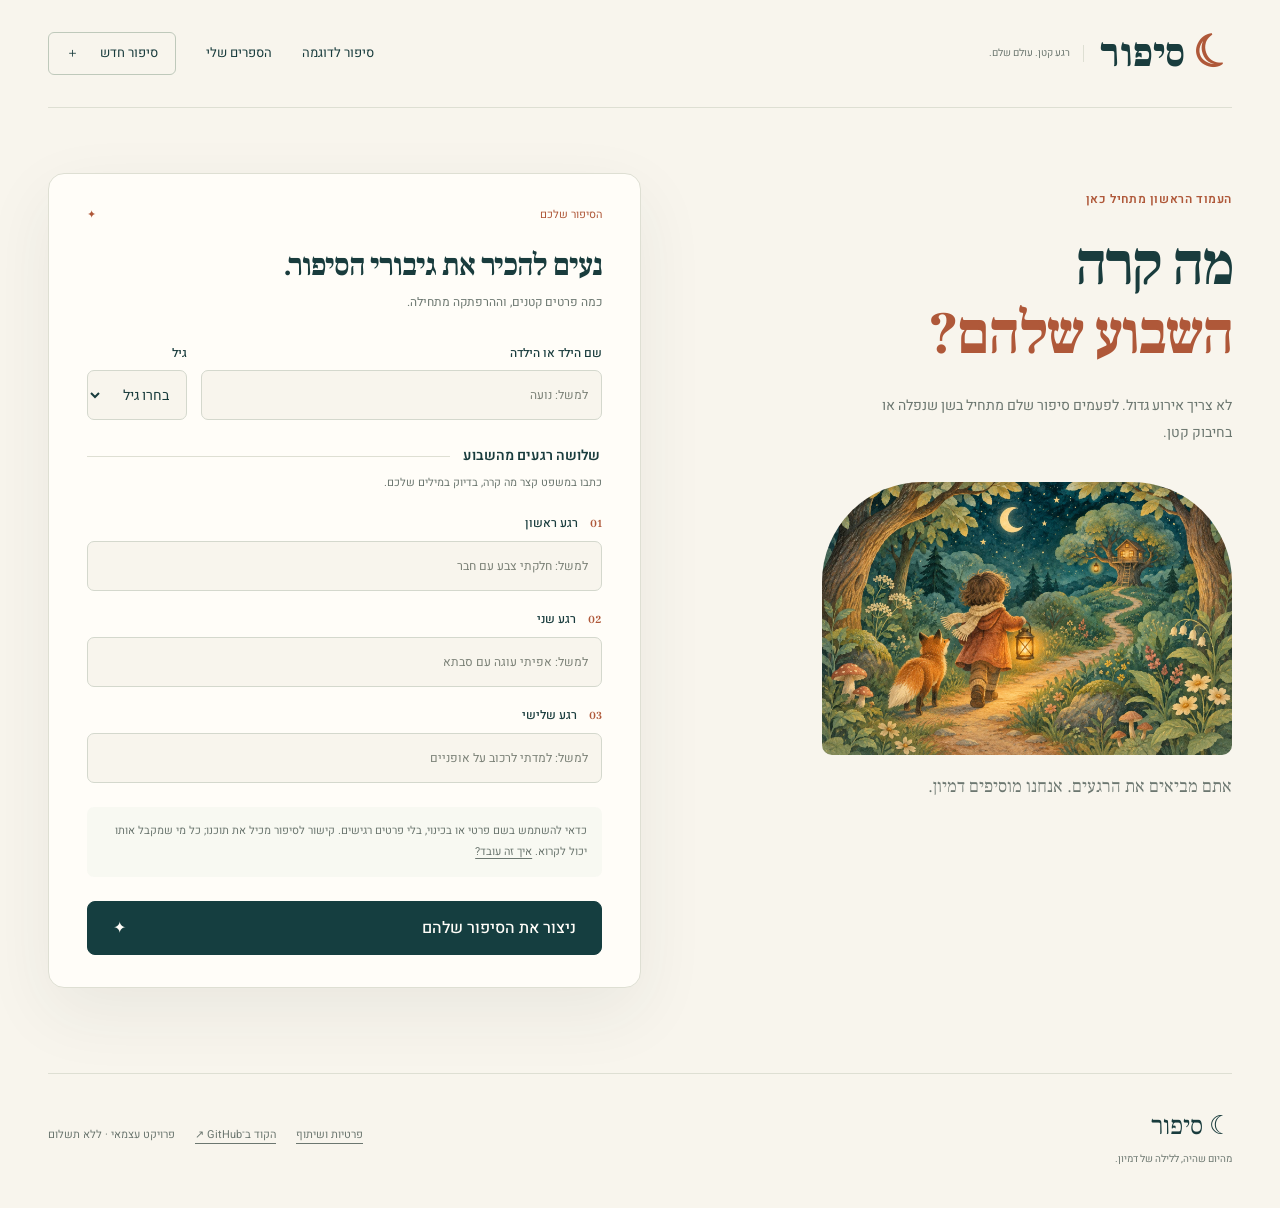
==== create.html @ 22bc4b03 "Add create.html" ====
<!DOCTYPE html>
<html lang="he" dir="rtl" data-static="true">
<head>
  <meta charset="utf-8" />
  <meta name="viewport" content="width=device-width, initial-scale=1" />
  <meta name="theme-color" content="#153e40" />
  <meta name="referrer" content="no-referrer" />
  <title>סיפור חדש — סיפור</title>
  <meta name="description" content="שלושה רגעים מהשבוע הופכים לספר לילה טוב מאויר בעברית. פרויקט עצמאי, בלי הרשמה ובלי מפתח API." />
  <link rel="icon" href="./static/favicon.svg" type="image/svg+xml" />
  <link rel="preconnect" href="https://fonts.googleapis.com" />
  <link rel="preconnect" href="https://fonts.gstatic.com" crossorigin />
  <link href="https://fonts.googleapis.com/css2?family=Frank+Ruhl+Libre:wght@500;700;800&family=Heebo:wght@400;500;600;700;800&display=swap" rel="stylesheet" />
  <link rel="stylesheet" href="./static/css/styles.css" />
</head>
<body>
  <a class="skip-link" href="#main">דלגו לתוכן</a>
  <div class="wrap">
    <header class="site-header">
      <a class="logo" href="./index.html" aria-label="סיפור, חזרה לבית"><span class="logo-moon" aria-hidden="true">☾</span> סיפור<span class="logo-caption">רגע קטן. עולם שלם.</span></a>
      <nav class="site-nav" aria-label="ניווט ראשי">
        <a href="./reader.html">סיפור לדוגמה</a>
        <a href="./library.html">הספרים שלי</a>
        <a class="nav-create" href="./create.html">סיפור חדש <span aria-hidden="true">＋</span></a>
      </nav>
    </header>
    <main id="main">
<section class="create-layout">
  <aside class="form-aside"><p class="kicker">העמוד הראשון מתחיל כאן</p><h1>מה קרה<br /> <em>השבוע שלהם?</em></h1><p>לא צריך אירוע גדול. לפעמים סיפור שלם מתחיל בשן שנפלה או בחיבוק קטן.</p><img src="./static/images/lantern-forest.webp" alt="שביל קטן אל תוך יער של דמיון" width="768" height="512" /><p class="aside-caption">אתם מביאים את הרגעים. אנחנו מוסיפים דמיון.</p></aside>
  <div class="form-panel">
    <div class="form-topline"><span>הסיפור שלכם</span><span aria-hidden="true">✦</span></div>
    <h2>נעים להכיר את גיבורי הסיפור.</h2>
    <p class="muted">כמה פרטים קטנים, וההרפתקה מתחילה.</p>
    
    <form class="story-form" method="post" action="./create.html" data-validate>
      <div class="identity-fields"><label><span>שם הילד או הילדה</span><input name="name" type="text" maxlength="40" required minlength="2" value="" placeholder="למשל: נועה" autocomplete="off" /></label><label><span>גיל</span><select name="age" required><option value="" disabled selected>בחרו גיל</option><option value="3" >3</option><option value="4" >4</option><option value="5" >5</option><option value="6" >6</option><option value="7" >7</option><option value="8" >8</option><option value="9" >9</option></select></label></div>
      <fieldset><legend>שלושה רגעים מהשבוע</legend><p class="field-hint">כתבו במשפט קצר מה קרה, בדיוק במילים שלכם.</p>
        
        <label class="event-label"><span><i aria-hidden="true">01</i> רגע ראשון</span><input name="event1" type="text" maxlength="120" required minlength="2" value="" placeholder="למשל: חלקתי צבע עם חבר" /></label>
        <label class="event-label"><span><i aria-hidden="true">02</i> רגע שני</span><input name="event2" type="text" maxlength="120" required minlength="2" value="" placeholder="למשל: אפיתי עוגה עם סבתא" /></label>
        <label class="event-label"><span><i aria-hidden="true">03</i> רגע שלישי</span><input name="event3" type="text" maxlength="120" required minlength="2" value="" placeholder="למשל: למדתי לרכוב על אופניים" /></label>
      </fieldset>
      <p class="privacy-note">כדאי להשתמש בשם פרטי או בכינוי, בלי פרטים רגישים. קישור לסיפור מכיל את תוכנו; כל מי שמקבל אותו יכול לקרוא. <a href="./privacy.html">איך זה עובד?</a></p>
      <button class="btn submit-btn" type="submit"><span data-submit-label>ניצור את הסיפור שלהם</span><span aria-hidden="true">✦</span></button>
      <p class="form-status" data-form-status role="status" hidden></p>
    </form>
  </div>
</section>
</main>
    <footer class="site-footer">
      <div><a class="footer-logo" href="./index.html">☾ סיפור</a><p>מהיום שהיה, ללילה של דמיון.</p></div>
      <div class="footer-links"><a href="./privacy.html">פרטיות ושיתוף</a><a href="https://github.com/Jossefo/sipur" target="_blank" rel="noopener noreferrer">הקוד ב־GitHub ↗</a><span>פרויקט עצמאי · ללא תשלום</span></div>
    </footer>
  </div>
  <script src="./static/js/app.js" defer></script>
  <script src="./static/js/pages.js" defer></script>
</body>
</html>
---- static/css/styles.css ----
:root {
  --ink:#193c3d;
  --teal:#153e40;
  --muted:#6c7770;
  --paper:#f8f5ed;
  --white:#fffdf8;
  --sage:#dde3d5;
  --rust:#af5839;
  --gold:#d6a54c;
  --line:#dedfd3;
  --serif:'Frank Ruhl Libre',Georgia,serif;
  --sans:'Heebo',Arial,sans-serif;
  --radius:22px;
  --shadow:0 24px 70px #243f3912;
}
* {
  box-sizing:border-box;
}
html {
  scroll-behavior:smooth;
  scroll-padding-top:24px;
}
body {
  margin:0;
  background:var(--paper);
  color:var(--ink);
  font-family:var(--sans);
  line-height:1.7;
  -webkit-font-smoothing:antialiased;
}
button,input,select {
  font:inherit;
}
button,a,input,select {
  -webkit-tap-highlight-color:transparent;
}
a {
  color:inherit;
}
img,svg {
  max-width:100%;
  display:block;
}
img {
  height:auto;
}
button,a {
  touch-action:manipulation;
}
button {
  cursor:pointer;
}
button:disabled {
  cursor:default;
  opacity:.4;
}
[hidden] {
  display:none!important;
}
a:focus-visible,button:focus-visible,input:focus-visible,select:focus-visible {
  outline:3px solid var(--rust);
  outline-offset:5px;
}
.wrap {
  width:min(1240px,calc(100% - 96px));
  margin:auto;
}
h1,h2,h3,p,figure {
  margin:0;
}
h1,h2,h3 {
  font-family:var(--serif);
  font-weight:700;
  line-height:1.12;
}
h1 {
  font-size:clamp(44px,5.5vw,78px);
  letter-spacing:-2px;
}
h2 {
  font-size:clamp(32px,3.1vw,44px);
  letter-spacing:-1px;
}
h3 {
  font-size:28px;
}
em {
  font-style:normal;
  color:var(--rust);
}
.muted,.lead {
  color:var(--muted);
}
.lead {
  font-size:18px;
  line-height:1.95;
}
.kicker {
  font-size:12px;
  letter-spacing:.05em;
  font-weight:600;
  color:var(--rust);
  margin-bottom:22px;
}
.tiny-star {
  margin-left:8px;
}
.btn {
  display:inline-flex;
  align-items:center;
  justify-content:center;
  gap:24px;
  border:1px solid var(--teal);
  border-radius:8px;
  padding:14px 25px;
  background:var(--teal);
  color:var(--white);
  text-decoration:none;
  font-weight:500;
  line-height:1.5;
  min-height:50px;
  transition:background .2s,transform .2s;
}
.btn:hover {
  background:#245456;
  transform:translateY(-2px);
}
.btn.ghost {
  color:var(--teal);
  border-color:var(--line);
  background:transparent;
}
.btn.ghost:hover {
  background:var(--sage);
}
.text-link {
  display:inline-flex;
  gap:15px;
  align-items:center;
  font-size:14px;
  text-underline-offset:7px;
  text-decoration-color:#a4afa0;
}
.skip-link {
  position:fixed;
  top:-100px;
  right:16px;
  background:var(--teal);
  color:white;
  padding:12px;
  z-index:10;
}
.skip-link:focus {
  top:10px;
}
.site-header {
  min-height:108px;
  display:flex;
  justify-content:space-between;
  align-items:center;
  border-bottom:1px solid var(--line);
  gap:22px;
}
.logo {
  font-family:var(--serif);
  font-size:40px;
  line-height:1;
  text-decoration:none;
  display:flex;
  align-items:center;
  gap:8px;
  font-weight:800;
}
.logo-moon {
  color:var(--rust);
  font-size:44px;
  transform:rotate(-20deg);
}
.logo-caption {
  font-family:var(--sans);
  font-size:10px;
  font-weight:400;
  border-right:1px solid var(--line);
  padding-right:13px;
  margin-right:8px;
  color:var(--muted);
  line-height:1.7;
  white-space:nowrap;
}
.site-nav {
  display:flex;
  align-items:center;
  gap:30px;
  font-size:13px;
}
.site-nav a {
  text-decoration:none;
}
.site-nav a:hover {
  color:var(--rust);
}
.nav-create {
  border:1px solid #bfc9bb;
  padding:9px 17px;
  border-radius:6px;
}
.nav-create span {
  margin-right:18px;
}
.hero {
  padding:64px 0 78px;
  display:grid;
  grid-template-columns:1fr 1.06fr;
  align-items:center;
  gap:50px;
}
.hero-copy {
  padding:8px 0 0;
}
.hero h1 {
  margin-bottom:26px;
}
.hero .lead {
  max-width:470px;
  font-size:16px;
  line-height:2.1;
}
.hero-actions {
  display:flex;
  align-items:center;
  gap:23px;
  flex-wrap:wrap;
  margin-top:30px;
}
.hero-notes {
  display:flex;
  gap:15px;
  flex-wrap:wrap;
  font-size:10px;
  color:var(--muted);
  margin-top:24px;
}
.hero-notes span+span:before {
  content:'·';
  margin-left:15px;
  color:var(--rust);
}
.hero-visual {
  position:relative;
  padding-top:14px;
  transform:rotate(-1.4deg);
  margin-left:10px;
}
.hero-art {
  width:100%;
  aspect-ratio:1.35;
  object-fit:cover;
  border-radius:160px 160px 10px 10px;
}
.art-label {
  position:absolute;
  left:22px;
  top:0;
  background:var(--white);
  padding:9px 16px;
  font-size:10px;
  border-radius:4px;
  z-index:1;
  transform:rotate(4deg);
  box-shadow:0 5px 25px #122c2410;
}
.art-label span {
  color:var(--rust);
  margin-left:8px;
}
.hero-visual figcaption {
  display:flex;
  justify-content:space-between;
  align-items:center;
  background:var(--white);
  padding:21px 26px;
  border-radius:0 0 12px 12px;
  box-shadow:var(--shadow);
}
.caption-eyebrow {
  display:block;
  font-size:11px;
  color:var(--muted);
}
.hero-visual strong {
  font-family:var(--serif);
  font-size:27px;
  font-weight:500;
}
.caption-moon {
  font-size:38px;
  color:var(--gold);
}
.floating-note {
  position:absolute;
  bottom:10px;
  left:-20px;
  font-family:var(--serif);
  font-size:19px;
  background:var(--sage);
  padding:12px 20px;
  border-radius:4px;
  transform:rotate(6deg);
  box-shadow:0 5px 20px #243f3910;
}
.story-strip {
  border-block:1px solid var(--line);
  padding:25px 0;
  display:flex;
  justify-content:space-around;
  align-items:center;
  gap:15px;
  color:var(--muted);
  font-size:12px;
}
.story-strip b {
  font-family:var(--serif);
  font-size:25px;
  color:var(--ink);
  font-weight:500;
  margin-left:7px;
}
.strip-star {
  color:var(--gold);
  font-size:16px;
}
.quiet-steps {
  padding:90px 0;
}
.section-heading {
  display:flex;
  justify-content:space-between;
  align-items:flex-end;
  gap:25px;
  margin-bottom:36px;
}
.section-heading .kicker {
  margin-bottom:14px;
}
.section-heading>p {
  font-size:13px;
  color:var(--muted);
  line-height:1.9;
}
.steps {
  display:grid;
  grid-template-columns:repeat(3,1fr);
  gap:42px;
}
.step {
  padding-top:26px;
  border-top:1px solid #bbc5b6;
}
.num {
  font-family:var(--serif);
  font-size:16px;
  color:var(--rust);
  display:block;
  margin-bottom:17px;
  direction:ltr;
  text-align:right;
}
.step h3 {
  margin-bottom:14px;
}
.step p {
  font-size:13px;
  line-height:1.95;
  color:var(--muted);
  max-width:310px;
}
.worlds-section {
  padding:25px 0 60px;
}
.world-grid {
  display:grid;
  grid-template-columns:1fr 1fr;
  gap:30px;
}
.world-card {
  border-radius:12px;
  overflow:hidden;
  background:var(--white);
  text-decoration:none;
  border:1px solid #e5e5da;
  transition:transform .25s,box-shadow .25s;
}
.world-card:hover {
  transform:translateY(-5px);
  box-shadow:var(--shadow);
}
.world-card img {
  width:100%;
  aspect-ratio:1.65;
  object-fit:cover;
}
.world-card>div {
  padding:25px 28px 29px;
  position:relative;
}
.world-card div>span:first-child {
  font-size:10px;
  color:var(--rust);
}
.world-card h3 {
  margin:9px 0 10px;
  font-size:32px;
}
.world-card p {
  font-size:13px;
  color:var(--muted);
}
.world-arrow {
  position:absolute;
  left:25px;
  top:28px;
  color:var(--rust);
  font-size:24px;
}
.closing-note {
  text-align:center;
  padding:80px 15px 100px;
}
.closing-note>span {
  font-size:26px;
  color:var(--gold);
}
.closing-note>p {
  font-family:var(--serif);
  font-size:clamp(32px,4vw,49px);
  line-height:1.35;
  margin:18px 0 30px;
}
.closing-note small {
  display:block;
  font-size:10px;
  color:var(--muted);
  margin-top:16px;
}
.site-footer {
  display:flex;
  justify-content:space-between;
  border-top:1px solid var(--line);
  padding:30px 0 40px;
  align-items:center;
  gap:20px;
}
.footer-logo {
  font-family:var(--serif);
  font-size:26px;
  text-decoration:none;
}
.site-footer p {
  font-size:10px;
  color:var(--muted);
  margin-top:3px;
}
.footer-links {
  display:flex;
  align-items:center;
  gap:20px;
  font-size:11px;
  color:var(--muted);
}
.footer-links a {
  text-underline-offset:5px;
}
.create-layout {
  display:grid;
  grid-template-columns:1fr 1.15fr;
  gap:75px;
  padding:65px 0 85px;
  align-items:start;
}
.form-aside {
  padding-top:16px;
}
.form-aside h1 {
  font-size:60px;
  line-height:1.15;
  margin-bottom:24px;
}
.form-aside>p:not(.kicker) {
  color:var(--muted);
  font-size:14px;
  line-height:1.9;
  max-width:360px;
}
.form-aside img {
  margin-top:35px;
  border-radius:100px 100px 10px 10px;
  aspect-ratio:1.5;
  object-fit:cover;
  width:100%;
  max-width:410px;
}
.form-aside .aside-caption {
  font-family:var(--serif);
  font-size:18px!important;
  margin-top:15px;
}
.form-panel {
  background:var(--white);
  border:1px solid var(--line);
  border-radius:16px;
  padding:32px 38px;
  box-shadow:var(--shadow);
}
.form-topline {
  display:flex;
  justify-content:space-between;
  font-size:11px;
  color:var(--rust);
  margin-bottom:23px;
}
.form-panel h2 {
  font-size:31px;
  margin-bottom:10px;
}
.form-panel>.muted {
  font-size:12px;
  margin-bottom:30px;
}
.story-form {
  display:grid;
  gap:24px;
}
.story-form label {
  display:grid;
  gap:7px;
}
.story-form label>span {
  font-size:12px;
  font-weight:500;
}
.identity-fields {
  display:grid;
  grid-template-columns:1fr 100px;
  gap:14px;
}
.story-form input,.story-form select {
  width:100%;
  min-width:0;
  min-height:50px;
  padding:12px 13px;
  border:1px solid #d4d8cd;
  border-radius:7px;
  color:var(--ink);
  background:var(--paper);
  font-size:14px;
}
.story-form input::placeholder {
  color:#7c8278;
  font-size:12px;
}
.story-form fieldset {
  border:0;
  border-top:1px solid var(--line);
  padding:20px 0 0;
  margin:0;
  min-width:0;
  display:grid;
  gap:17px;
}
.story-form legend {
  font-size:14px;
  font-weight:600;
  padding-left:13px;
}
.field-hint {
  font-size:11px;
  color:var(--muted);
  margin-top:-14px;
  margin-bottom:2px;
}
.event-label i {
  font-family:var(--serif);
  font-style:normal;
  color:var(--rust);
  font-size:13px;
  margin-left:9px;
}
.privacy-note {
  font-size:11px;
  line-height:1.9;
  color:var(--muted);
  padding:14px 15px;
  background:#e9ede34d;
  border-radius:7px;
}
.privacy-note a {
  text-underline-offset:3px;
}
.submit-btn {
  width:100%;
  justify-content:space-between;
}
.form-status {
  font-size:12px;
  color:var(--muted);
}
.errors {
  font-size:13px;
  background:#fae9de;
  color:#8c391f;
  border-radius:7px;
  padding:15px 30px;
  margin:15px 0;
}
.reader {
  max-width:930px;
  margin:36px auto 70px;
}
.reader-head {
  text-align:center;
  padding:20px 0 25px;
}
.reader-head h1 {
  font-size:clamp(32px,4vw,52px);
  letter-spacing:-1px;
}
.story-meta {
  font-size:12px;
  color:var(--muted);
  margin-top:12px;
}
.reader-tools {
  display:flex;
  gap:9px;
  justify-content:center;
  margin-top:20px;
  flex-wrap:wrap;
}
.tool-btn {
  border:1px solid var(--line);
  border-radius:6px;
  padding:7px 13px;
  font-size:11px;
  background:transparent;
  color:var(--ink);
}
.tool-btn:hover {
  background:var(--sage);
}
.progress {
  height:3px;
  background:var(--line);
  margin:0 0 20px;
  border-radius:4px;
  overflow:hidden;
}
.progress span {
  display:block;
  height:100%;
  background:var(--rust);
  transition:width .3s;
}
.book-page {
  display:grid;
  grid-template-columns:1.05fr 1fr;
  background:var(--white);
  border:1px solid var(--line);
  border-radius:13px;
  overflow:hidden;
  box-shadow:var(--shadow);
  position:relative;
  min-height:350px;
  align-items:center;
}
.page-art {
  position:relative;
  min-width:0;
  align-self:stretch;
  background:#e9e3d4;
  overflow:hidden;
}
.art-svg {
  height:100%;
  min-height:350px;
}
.art-svg>svg {
  height:100%;
  width:100%;
  object-fit:cover;
}
.art-img {
  position:absolute;
  inset:0;
  width:100%;
  height:100%;
  object-fit:cover;
  opacity:0;
  transition:opacity .5s;
}
.art-img.is-on {
  opacity:1;
}
.page-text {
  font-family:var(--serif);
  font-size:clamp(23px,2.5vw,31px);
  line-height:1.85;
  padding:38px 38px 58px;
  text-align:right;
}
.page-moral {
  grid-column:1/-1;
  padding:18px 30px;
  text-align:center;
  background:var(--sage);
  font-size:15px;
  color:var(--ink);
}
.page-num {
  position:absolute;
  bottom:15px;
  left:20px;
  font-size:10px;
  color:var(--muted);
}
.reader-nav {
  display:flex;
  align-items:center;
  justify-content:space-between;
  gap:20px;
  margin-top:22px;
}
.dots {
  display:flex;
  gap:8px;
  flex-wrap:wrap;
  justify-content:center;
}
.dot {
  padding:0;
  width:24px;
  height:28px;
  border:0;
  background:transparent;
  position:relative;
}
.dot:before {
  content:'';
  display:block;
  width:7px;
  height:7px;
  background:#bbc7b4;
  border-radius:100%;
  margin:auto;
}
.dot.is-on:before {
  background:var(--rust);
  width:10px;
  height:10px;
}
.page-announcement {
  position:absolute;
  width:1px;
  height:1px;
  overflow:hidden;
  clip-path:inset(50%);
}
.feedback {
  margin-top:38px;
  border-top:1px solid var(--line);
  padding-top:23px;
  text-align:center;
}
.feedback-label {
  font-family:var(--serif);
  font-size:25px;
}
.feedback-row {
  display:flex;
  gap:22px;
  justify-content:center;
  margin:16px 0;
  font-size:13px;
}
.feedback-row input {
  accent-color:var(--teal);
}
.feedback .btn {
  font-size:12px;
  padding:9px 17px;
  min-height:40px;
}
.reader-actions {
  display:flex;
  gap:14px;
  justify-content:center;
  margin:30px 0 15px;
}
.reader-actions .btn {
  font-size:13px;
}
.share-status {
  text-align:center;
  font-size:12px;
  padding:15px;
  overflow-wrap:anywhere;
  max-width:100%;
}
.reader-privacy {
  max-width:680px;
  margin:20px auto 0;
  text-align:center;
}
.demo-banner {
  padding:13px 18px;
  border:1px solid #d5dccb;
  background:#e9ede3;
  border-radius:7px;
  font-size:11px;
  display:flex;
  justify-content:space-between;
  gap:12px;
}
.demo-banner a {
  text-underline-offset:3px;
}
.library-panel {
  padding:60px 0 80px;
  min-height:65vh;
}
.library-panel h1 {
  font-size:56px;
  margin-bottom:15px;
}
.library-panel .lead {
  font-size:16px;
}
.library-info {
  font-size:11px;
  color:var(--muted);
  margin-bottom:28px;
}
.library-grid {
  display:grid;
  grid-template-columns:repeat(3,1fr);
  gap:26px;
}
.book-card-wrap {
  position:relative;
}
.book-card {
  background:var(--white);
  border:1px solid var(--line);
  display:block;
  border-radius:12px;
  overflow:hidden;
  text-decoration:none;
  transition:transform .2s;
}
.book-card:hover {
  transform:translateY(-4px);
}
.book-card img,.cover-ph {
  width:100%;
  aspect-ratio:1.4;
  object-fit:cover;
  background:var(--sage);
}
.book-card-body {
  padding:21px;
}
.book-card h3 {
  font-size:26px;
  margin-bottom:10px;
}
.book-card p {
  font-size:11px;
  color:var(--muted);
  margin-top:5px;
}
.remove-book {
  position:absolute;
  top:10px;
  left:10px;
  background:var(--white);
  border:1px solid var(--line);
  border-radius:6px;
  padding:7px 10px;
  font-size:10px;
  color:var(--ink);
}
.library-empty {
  text-align:center;
  padding:20px 0 30px;
}
.library-empty img {
  width:280px;
  height:185px;
  object-fit:cover;
  margin:0 auto 26px;
  border-radius:100px 100px 8px 8px;
}
.library-empty h2 {
  font-size:34px;
  margin-bottom:12px;
}
.library-empty p {
  font-size:13px;
  color:var(--muted);
  margin-bottom:25px;
}
.prose-panel {
  max-width:740px;
  margin:65px auto 80px;
}
.prose-panel h1 {
  font-size:52px;
  margin-bottom:38px;
}
.prose-panel h2 {
  font-size:30px;
  margin:30px 0 14px;
}
.prose-panel>p:not(.kicker) {
  font-size:15px;
  color:var(--muted);
  line-height:2;
}
.prose-panel .btn {
  margin-top:35px;
}
.night-mode {
  --paper:#152b2e;
  --white:#1c3538;
  --ink:#f4eedf;
  --muted:#c5c7ba;
  --line:#3e5451;
  --sage:#344f48;
  --rust:#e0ab7d;
  --teal:#c0d5bb;
}
.night-mode .btn {
  color:#152b2e;
}
.night-mode .btn.ghost {
  color:var(--ink);
}
.night-mode .btn:hover {
  background:#d2dfc7;
}
.night-mode .page-moral {
  background:#344f48;
}
.night-mode .demo-banner {
  background:#294743;
  border-color:#46615c;
}
@media(min-width:1500px) {
  .hero {
    gap:80px;
  }
  .hero h1 {
    font-size:84px;
  }
}
@media(max-width:1050px) {
  .wrap {
    width:calc(100% - 56px);
  }
  .hero {
    gap:30px;
  }
  .hero h1 {
    font-size:62px;
  }
  .hero .lead {
    font-size:14px;
  }
  .hero-actions {
    gap:18px;
  }
  .hero-actions .btn {
    padding-inline:18px;
  }
  .hero-actions .text-link {
    font-size:12px;
  }
  .logo-caption {
    display:none;
  }
  .steps {
    gap:25px;
  }
  .create-layout {
    gap:35px;
  }
  .form-panel {
    padding:28px;
  }
  .form-aside h1 {
    font-size:51px;
  }
}
@media(max-width:760px) {
  .wrap {
    width:calc(100% - 38px);
  }
  .site-header {
    min-height:83px;
    gap:12px;
  }
  .logo {
    font-size:33px;
  }
  .logo-moon {
    font-size:36px;
  }
  .site-nav {
    gap:15px;
    font-size:11px;
  }
  .nav-create {
    padding:7px 10px;
  }
  .nav-create span {
    display:none;
  }
  .hero {
    grid-template-columns:1fr;
    gap:40px;
    padding:40px 0 47px;
  }
  .hero h1 {
    font-size:66px;
    letter-spacing:-2px;
  }
  .hero .lead {
    font-size:15px;
    max-width:490px;
  }
  .hero-copy {
    padding:0;
  }
  .hero .kicker {
    font-size:11px;
    margin-bottom:19px;
  }
  .hero-actions {
    gap:23px;
  }
  .hero-actions .btn {
    font-size:14px;
  }
  .hero-actions .text-link {
    font-size:12px;
  }
  .hero-notes {
    font-size:9px;
    gap:10px;
    margin-top:21px;
  }
  .hero-notes span+span:before {
    margin-left:10px;
  }
  .hero-visual {
    width:min(100% - 14px,510px);
    margin:0 auto;
  }
  .hero-art {
    aspect-ratio:1.45;
    border-radius:120px 120px 8px 8px;
  }
  .hero-visual figcaption {
    padding:18px 22px;
  }
  .hero-visual strong {
    font-size:24px;
  }
  .floating-note {
    left:-12px;
    font-size:16px;
    padding:10px 14px;
  }
  .story-strip {
    display:grid;
    grid-template-columns:1fr 1fr;
    text-align:center;
    gap:18px 12px;
    padding:22px 0;
    font-size:11px;
  }
  .strip-star {
    display:none;
  }
  .story-strip b {
    font-size:24px;
  }
  .quiet-steps {
    padding:55px 0;
  }
  .section-heading {
    align-items:flex-start;
    gap:17px;
    flex-direction:column;
    margin-bottom:29px;
  }
  .section-heading>p {
    font-size:12px;
  }
  .section-heading h2 {
    font-size:36px;
  }
  .steps {
    grid-template-columns:1fr;
    gap:25px;
  }
  .step {
    display:grid;
    grid-template-columns:32px 1fr;
    gap:8px 15px;
    padding-top:20px;
  }
  .step .num {
    grid-row:1/3;
    margin:3px 0;
  }
  .step h3 {
    font-size:28px;
    margin:0;
  }
  .step p {
    grid-column:2;
    max-width:none;
    font-size:13px;
  }
  .world-grid {
    grid-template-columns:1fr;
    gap:24px;
  }
  .world-card>div {
    padding:22px;
  }
  .world-card h3 {
    font-size:30px;
  }
  .world-card img {
    aspect-ratio:1.65;
  }
  .worlds-section {
    padding:15px 0 25px;
  }
  .closing-note {
    padding:55px 0 65px;
  }
  .closing-note>p {
    font-size:38px;
  }
  .site-footer {
    align-items:flex-start;
    flex-direction:column;
    gap:22px;
    padding-bottom:30px;
  }
  .footer-links {
    font-size:10px;
    gap:17px;
    flex-wrap:wrap;
  }
  .create-layout {
    grid-template-columns:1fr;
    padding:35px 0 45px;
    gap:26px;
  }
  .form-aside h1 {
    font-size:47px;
    margin-bottom:16px;
  }
  .form-aside h1 br {
    display:none;
  }
  .form-aside .kicker {
    margin-bottom:16px;
  }
  .form-aside>p:not(.kicker) {
    font-size:13px;
    max-width:100%;
  }
  .form-aside img,.form-aside .aside-caption {
    display:none;
  }
  .form-panel {
    padding:25px 21px;
  }
  .form-panel h2 {
    font-size:29px;
  }
  .identity-fields {
    grid-template-columns:1fr 90px;
  }
  .story-form input,.story-form select {
    font-size:16px;
  }
  .form-topline {
    margin-bottom:17px;
  }
  .reader {
    margin:22px 0 45px;
  }
  .reader-head {
    padding-top:12px;
  }
  .reader-head h1 {
    font-size:35px;
  }
  .book-page {
    grid-template-columns:1fr;
    min-height:0;
  }
  .page-art {
    min-height:0;
    aspect-ratio:1.6;
  }
  .art-svg {
    min-height:0;
    height:100%;
  }
  .page-text {
    font-size:26px;
    line-height:1.8;
    padding:24px 25px 46px;
    min-height:190px;
  }
  .page-num {
    bottom:12px;
    left:16px;
  }
  .page-moral {
    padding:13px 20px;
    font-size:13px;
    margin-bottom:30px;
  }
  .reader-nav {
    gap:8px;
  }
  .reader-nav .btn {
    padding:10px 15px;
    font-size:12px;
    min-height:44px;
  }
  .dots {
    gap:0;
  }
  .dot {
    width:22px;
  }
  .reader-actions .btn {
    padding:12px 17px;
  }
  .demo-banner {
    font-size:10px;
    flex-wrap:wrap;
  }
  .library-panel {
    padding-top:35px;
  }
  .library-panel h1 {
    font-size:46px;
  }
  .library-grid {
    grid-template-columns:1fr 1fr;
    gap:15px;
  }
  .book-card-body {
    padding:15px;
  }
  .book-card h3 {
    font-size:23px;
  }
  .library-empty h2 {
    font-size:29px;
  }
  .library-empty img {
    width:250px;
  }
  .prose-panel {
    margin:35px 0 50px;
  }
  .prose-panel h1 {
    font-size:42px;
  }
  .prose-panel>p:not(.kicker) {
    font-size:14px;
  }
}
@media(max-width:390px) {
  .wrap {
    width:calc(100% - 30px);
  }
  .site-nav {
    gap:10px;
    font-size:10px;
  }
  .logo {
    font-size:30px;
  }
  .hero h1 {
    font-size:59px;
  }
  .hero-actions {
    gap:17px;
  }
  .hero-actions .btn {
    font-size:13px;
  }
  .hero-actions .text-link {
    font-size:11px;
  }
  .hero-notes {
    gap:7px;
    font-size:8px;
  }
  .hero-notes span+span:before {
    margin-left:7px;
  }
  .dot {
    width:19px;
  }
  .reader-nav .btn {
    padding:10px 13px;
  }
  .library-grid {
    grid-template-columns:1fr;
  }
}
@media(prefers-reduced-motion:reduce) {
  html {
    scroll-behavior:auto;
  }
  *,*:before,*:after {
    transition:none!important;
    animation:none!important;
  }
}
@media print {
  body {
    background:white;
    color:#152b2e;
  }
  .wrap {
    width:100%;
  }
  .site-header,.site-footer,.reader-tools,.reader-nav,.feedback,.reader-actions,.reader-privacy,.share-status,.demo-banner,.progress,.skip-link {
    display:none!important;
  }
  .reader {
    max-width:none;
    margin:0;
  }
  .reader-head {
    padding:0 0 20px;
  }
  .book-page,.book-page[hidden] {
    display:grid!important;
    break-inside:avoid;
    page-break-inside:avoid;
    margin-bottom:24px;
    box-shadow:none;
    border:1px solid #ddd;
    min-height:0;
    grid-template-columns:1fr 1fr;
  }
  .page-text {
    font-size:22px;
    padding:22px 22px 40px;
  }
  .page-art,.art-svg {
    min-height:240px;
  }
  .page-moral {
    color:#153e40;
    background:#eef0e7;
  }
  .art-svg>svg {
    max-height:320px;
  }
  .book-page:not(:first-of-type) {
    break-before:page;
  }
  .page-num {
    color:#666;
  }
}
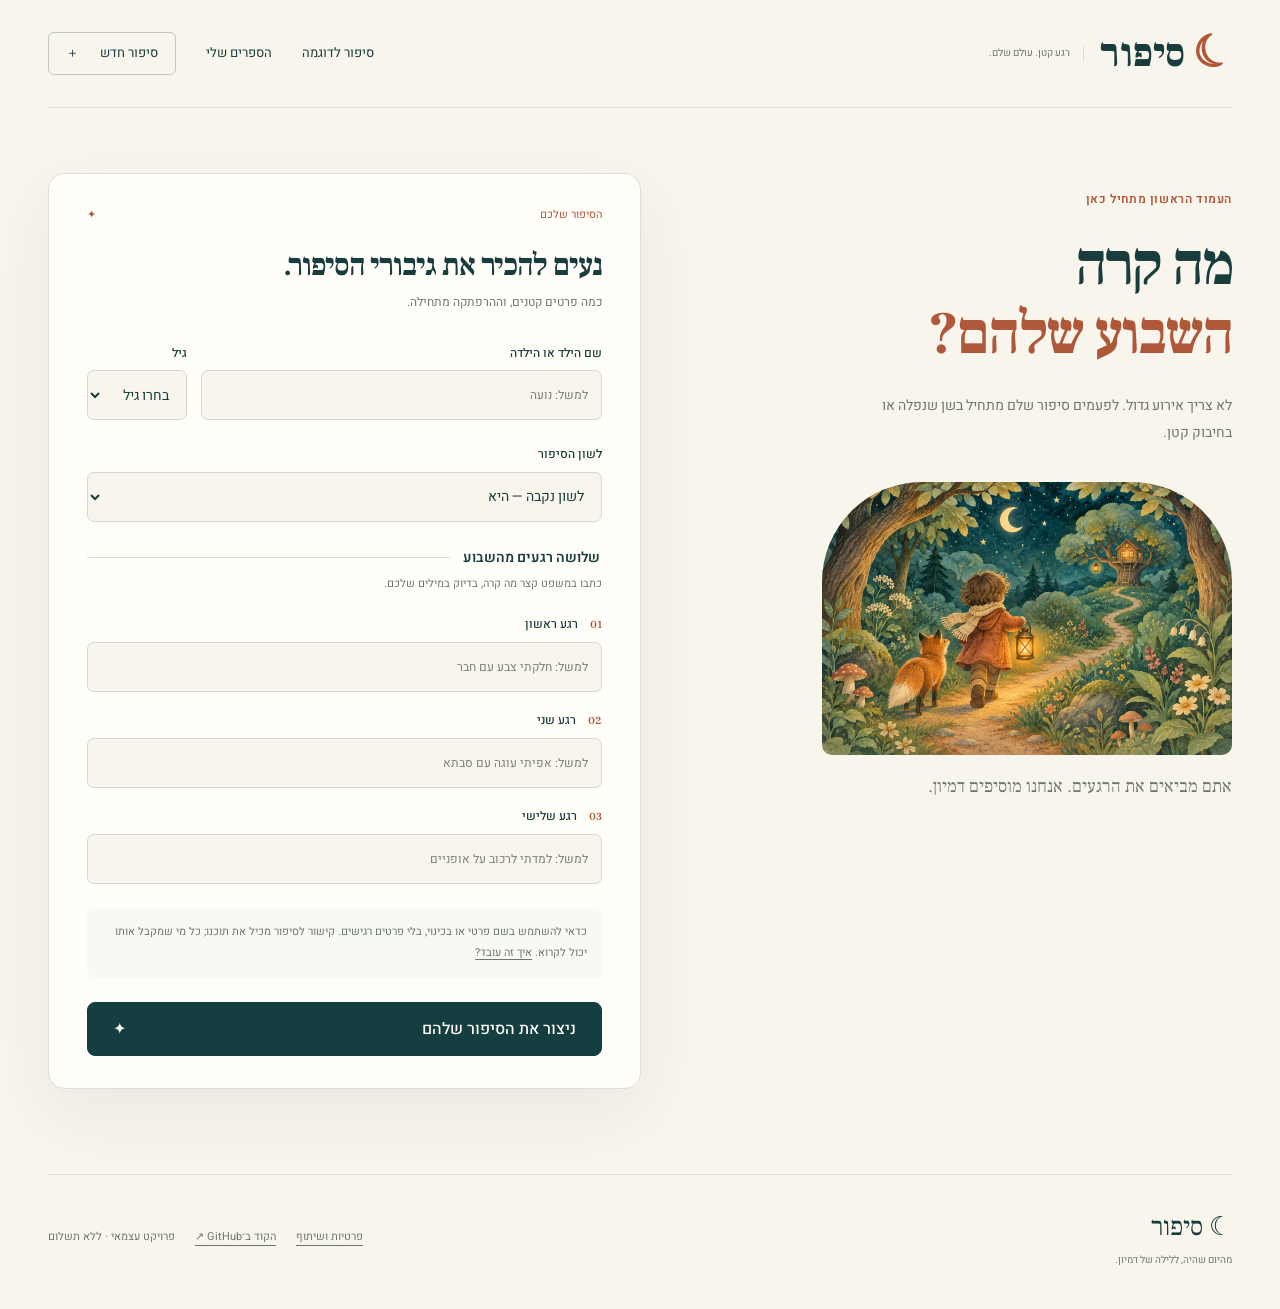
==== commit 04aaa667: "Update create.html" ====
--- a/create.html
+++ b/create.html
@@ -34,6 +34,7 @@
     
     <form class="story-form" method="post" action="./create.html" data-validate>
       <div class="identity-fields"><label><span>שם הילד או הילדה</span><input name="name" type="text" maxlength="40" required minlength="2" value="" placeholder="למשל: נועה" autocomplete="off" /></label><label><span>גיל</span><select name="age" required><option value="" disabled selected>בחרו גיל</option><option value="3" >3</option><option value="4" >4</option><option value="5" >5</option><option value="6" >6</option><option value="7" >7</option><option value="8" >8</option><option value="9" >9</option></select></label></div>
+      <label><span>לשון הסיפור</span><select name="gender" required><option value="f" selected>לשון נקבה — היא</option><option value="m" >לשון זכר — הוא</option></select></label>
       <fieldset><legend>שלושה רגעים מהשבוע</legend><p class="field-hint">כתבו במשפט קצר מה קרה, בדיוק במילים שלכם.</p>
         
         <label class="event-label"><span><i aria-hidden="true">01</i> רגע ראשון</span><input name="event1" type="text" maxlength="120" required minlength="2" value="" placeholder="למשל: חלקתי צבע עם חבר" /></label>
